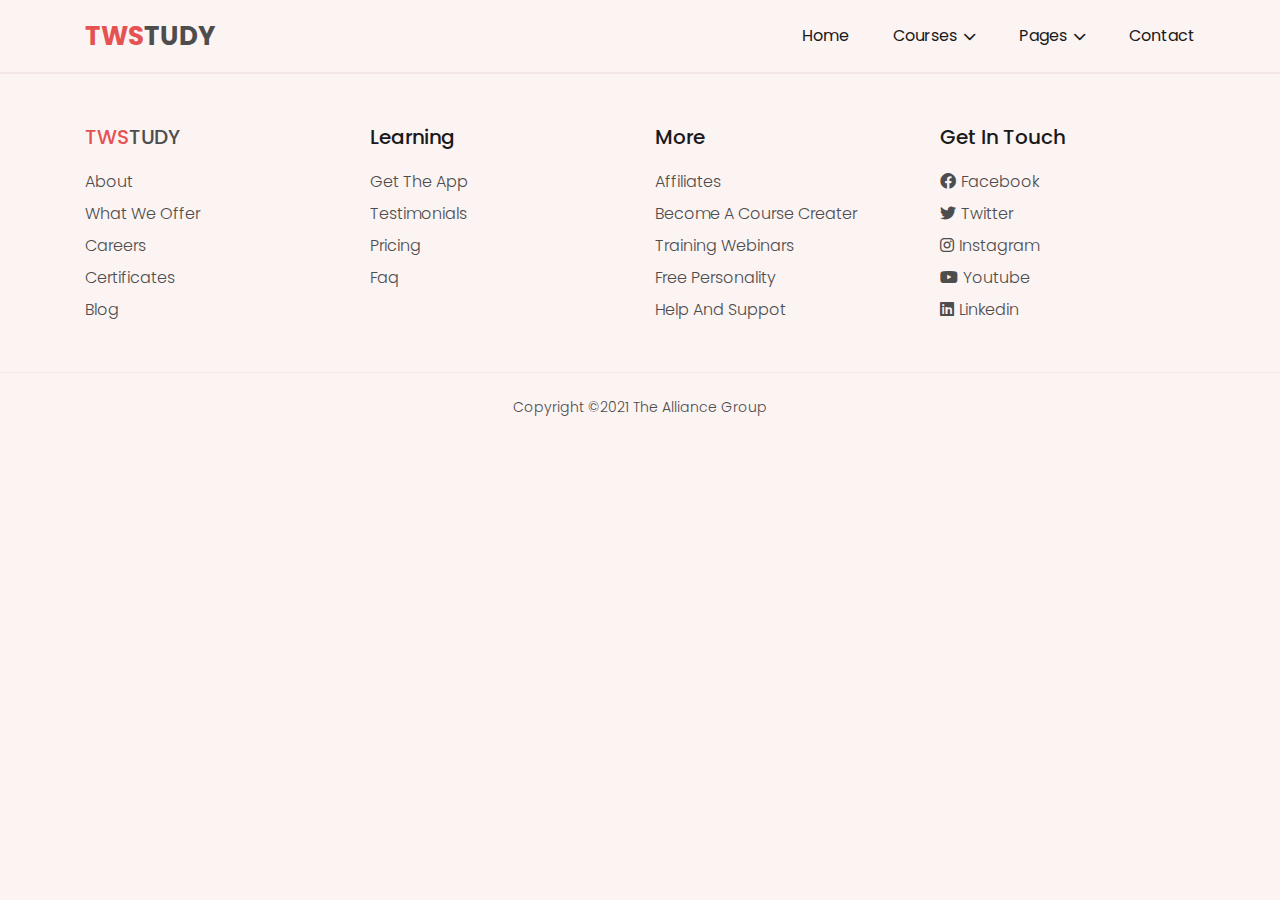
==== course-details.html @ 77749482 "multiple pages website" ====
<!DOCTYPE html>
<html lang="en">
<head>
    <meta charset="UTF-8">
    <meta http-equiv="X-UA-Compatible" content="IE=edge">
    <meta name="viewport" content="width=device-width, initial-scale=1.0">
    <link rel="stylesheet" href="https://cdnjs.cloudflare.com/ajax/libs/font-awesome/6.0.0/css/all.min.css"
        integrity="sha512-9usAa10IRO0HhonpyAIVpjrylPvoDwiPUiKdWk5t3PyolY1cOd4DSE0Ga+ri4AuTroPR5aQvXU9xC6qOPnzFeg=="
        crossorigin="anonymous" referrerpolicy="no-referrer" />
    <link rel="stylesheet" href="css/bootstrap.min.css">
    <link rel="stylesheet" href="css/style.css">
    <link rel="stylesheet" class="js-color-style" href="css/colors/color-1.css">
    <title>Courses Details</title>
</head>

<body>

    <div class="main-wrapper">

        <header class="header">
            <div class="container">
                <div class="header-main d-flex justify-content-between align-items-center">
                    <div class="header-logo">
                        <a href="index.html"> <span>Tws</span>tudy</a>
                    </div>

                    <button type="button" class="header-hamburger-btn js-header-menu-toggler">
                        <span></span>
                    </button>

                    <div class="header-backdrop js-header-backdrop"></div>
                    <nav class="header-menu js-header-menu">
                        <button type="button" class="header-close-btn js-header-menu-toggler">
                            <i class="fa-solid fa-times"></i>
                        </button>
                        <ul class="menu">
                            <li class="menu-item"><a href="index.html">Home</a></li>
                            <li class="menu-item menu-item-has-children">
                                <a href="#" class="js-toggle-sub-menu">Courses <i
                                        class="fa-solid fa-chevron-down"></i></a>
                                <ul class="sub-menu js-sub-menu">
                                    <li class="sub-menu-item"><a href="courses.html">Courses</a></li>
                                    <li class="sub-menu-item"><a href="course-details.html">Course Details</a></li>
                                </ul>
                            </li>
                            <li class="menu-item menu-item-has-children">
                                <a href="#" class="js-toggle-sub-menu">Pages <i
                                        class="fa-solid fa-chevron-down"></i></a>
                                <ul class="sub-menu js-sub menu">
                                    <li class="sub-menu-item"><a href="log-in.html">Log In</a></li>
                                    <li class="sub-menu-item"><a href="sign-up.html">Sign Up</a></li>
                                </ul>
                            </li>
                            <li class="menu-item"><a href="contact.html">Contact</a></li>
                        </ul>
                    </nav>
                </div>
            </div>
        </header>

        <footer class="footer">
            <div class="footer-top">
                <div class="container">
                    <div class="row">

                        <div class="col-sm-6 col-lg-3">
                            <div class="footer-item">
                                <h3 class="footer-logo"><span>tws</span>tudy</h3>
                                <ul>
                                    <li><a href="#">about</a></li>
                                    <li><a href="#">what we offer</a></li>
                                    <li><a href="#">careers</a></li>
                                    <li><a href="#">certificates</a></li>
                                    <li><a href="#">blog</a></li>
                                </ul>
                            </div>
                        </div>

                        <div class="col-sm-6 col-lg-3">
                            <div class="footer-item">
                                <h3>learning</h3>
                                <ul>
                                    <li><a href="#">get the app</a></li>
                                    <li><a href="#">testimonials</a></li>
                                    <li><a href="#">pricing</a></li>
                                    <li><a href="#">faq</a></li>
                                </ul>
                            </div>
                        </div>

                        <div class="col-sm-6 col-lg-3">
                            <div class="footer-item">
                                <h3>more</h3>
                                <ul>
                                    <li><a href="#">affiliates</a></li>
                                    <li><a href="#">become a course creater</a></li>
                                    <li><a href="#">training webinars</a></li>
                                    <li><a href="#">free personality</a></li>
                                    <li><a href="#">help and suppot</a></li>
                                </ul>
                            </div>
                        </div>

                        <div class="col-sm-6 col-lg-3">
                            <div class="footer-item">
                                <h3>get in touch</h3>
                                <ul>
                                    <li><a href="#"><i class="fa-brands fa-facebook social-icon"></i>facebook</a></li>
                                    <li><a href="#"><i class="fa-brands fa-twitter social-icon"></i>twitter</a></li>
                                    <li><a href="#"><i class="fa-brands fa-instagram social-icon"></i>instagram</a></li>
                                    <li><a href="#"><i class="fa-brands fa-youtube social-icon"></i>youtube</a></li>
                                    <li><a href="#"><i class="fa-brands fa-linkedin social-icon"></i>linkedin</a></li>
                                </ul>
                            </div>
                        </div>

                    </div>
                </div>
            </div>

            <div class="footer-bottom">
                <div class="container">
                    <p class="m-0 py-4 text-center">Copyright &copy;2021 The Alliance Group</p>
                </div>
            </div>
        </footer>

    </div>

    <script src="js/bootstrap.bundle.min.js"></script>
    <script src="js/main.js"></script>
</body>

</html>
---- css/style.css ----
/* ---------------
    01. =google fonts
    -------------- */

@import url('https://fonts.googleapis.com/css2?family=Poppins:wght@300;400;500;600;700&display=swap');

/* ---------------
    02. =variables
    -------------- */

:root {
    --orange: hsl(36, 80%, 50%);
    --white: hsl(0, 0%, 100%);
    --WHITE: hsl(0, 0%, 100%);
    --BLACK: hsl(0, 0%, 0%);
    --black-90: hsl(0, 0%, 10%);
    --black-70: hsl(0, 0%, 30%);
    --black-alpha-40: hsla(0, 0%, 0%, .4);
    --yellow-light: hsl(44, 95%, 83%);
    --green-light: hsl(158, 68%, 75%);
    --red-light: hsl(0, 84%, 80%);
    --orange-light: hsl(22, 85%, 80%);
    --select-box-bg-color: hsl(0, 0%, 100%);
    --border-color-1: hsl(0, 0%, 90%);
}

/* -------------
    04. =base 
    ------------ */

body {
    background-color: var(--body-bg-color);
    font-family: 'Poppins', sans-serif;
    font-size: 16px;
    font-weight: 300;
    color: var(--black-70);
    min-height: 100vh;
    overflow-x: hidden;
}

a {
    color: var(--main-color);
    text-decoration: none;
}

a:hover {
    color: var(--main-color);
}

img {
    max-width: 100%;
}

ul {
    list-style: none;
    margin: 0;
    padding: 0;
}

h1, h2, h3, h4, h5, h6 {
    color: var(--black-90);
    line-height: 1.3;
}

h3 {
    font-size: 20px;
}

::selection {
    color: var(--WHITE);
    background-color: var(--main-color);
}

/* -----------------------------
    05. =box
-------------------------------- */

.box {
    background-color: var(--white);
    border-radius: 5px;
    box-shadow: var(--shadow);
    padding: 30px;
}

/* -------------
    06. =customized bootstrap classes
    ------------ */

.container {
    --bs-gutter-x: 15px;
    max-width: 1140px;
}

.row {
    --bs-gutter-x: 30px;
}

/* ------------------
    07. =animation keyframes
    ----------------- */

@keyframes spin {
    0% {
        transform: rotate(0deg);
    }

    100% {
        transform: rotate(360deg);
    }
}

/* -------------------
    08. =section - padding, title
    ------------------ */

.section-padding {
    padding: 60px 0;
}

.section-title {
    margin-bottom: 40px;
}

.section-title .title {
    font-size: 20px;
    color: var(--main-color);
    text-transform: capitalize;
}

.section-title .sub-title {
    font-size: 35px;
    font-weight: 600;
    color: var(--black-90);
}

/* --------------
    09. =buttons
    ------------- */

.btn-theme {
    background-color: var(--main-color);
    color: var(--WHITE);
    font-size: 16px;
    text-transform: capitalize;
    font-weight: 500;
    padding: 8px 20px;
    transition: all .3s ease;
}

.btn-theme:hover {
    color: var(--WHITE);
    background-color: var(--button-hover-color);
}

.btn-theme:focus {
    box-shadow: 0 0 8px var(--main-color);
}

/* ------------
    11. =circular img
    ----------- */

.circular-img {
    max-width: 360px;
    margin: auto;
    position: relative;
    z-index: 1;
}

.circular-img-inner {
    text-align: center;
    border-radius: 0 0 180px 180px;
    overflow: hidden;
}

.circular-img-circle {
    height: 360px;
    width: 360px;
    position: absolute;
    left: 0;
    bottom: 0;
    border-radius: 50%;
}

.circular-img img {
    position: relative;
    z-index: 1;
}

/* --------------------
    14. =pagination
----------------------- */

.page-item.disabled .page-link,
.page-link {
    border: none;
    background-color: transparent;
    color: var(--black-70);
}

.page-item.active .page-link {
    background-color: var(--main-color);
}

.page-link:hover {
    background-color: var(--main-color);
    color: var(--WHITE);
}

/* ---------------------
    15. =breadcrumb
------------------------ */

.breadcrumb-nav {
    padding: 10px 0;
}

.breadcrumb-nav .breadcrumb-item {
    font-size: 14px;
    text-transform: capitalize;
}

.breadcrumb-nav .breadcrumb-item + .breadcrumb-item::before,
.breadcrumb-nav .breadcrumb-item.active {
    color: var(--black-70);
}

/* ---------------------
    16. =tabs
------------------------ */

.nav-tabs .nav-link {
    background-color: var(--white);
    text-transform: capitalize;
    border-color: var(--border-color-2);
    padding: 5px 12px;
    margin: 0 5px 10px;
    border-radius: 5px;
    color: var(--black-70);
    font-size: 16px;
}

.nav-tabs .nav-link:hover {
    border-color: var(--border-color-2);
}

.nav-tabs .nav-link.active {
    background-color: var(--main-color);
    border-color: transparent;
    color: var(--WHITE);
}

/* ---------
    19. =header
    ----------- */
.header {
    border-bottom: 1px solid var(--border-color-2);
}

.header-logo a{
    font-size: 26px;
    text-transform: uppercase;
    font-weight: 700;
    color: var(--black-70);
}

.header-logo span {
    color: var(--main-color);
}

.header .menu-item {
    display: inline-block;
    margin-left: 40px;
    position: relative;
}

.header .menu-item > a {
    display: block;
    padding: 24px 0;
    font-weight: 400;
    color: var(--black-90);
    text-transform: capitalize;
    transition: color .3s ease;
}

.header .sub-menu-item a:hover,
.header .menu-item:hover > a {
    color: var(--main-color);
}

.header .menu-item > a i {
    font-size: 13px;
    margin-left: 3px;
    pointer-events: none;
}

.header .sub-menu {
    position: absolute;
    top: 100%;
    background-color: var(--white);
    left: 0;
    width: 210px;
    padding: 10px 0;
    border-radius: 5px;
    box-shadow: var(--shadow);
    transition: all .3s ease;
    z-index: 2;
    visibility: hidden;
    opacity: 0;
    transform: translateY(10px);
}

@media (min-width: 992px) {
    .header .menu-item:hover > .sub-menu {
        visibility: visible;
        opacity: 1;
        transform: translateY(0);
    }
}

.header .sub-menu-item a {
    display: block;
    padding: 10px 20px;
    color: var(--black-90);
    text-transform: capitalize;
    font-weight: 400;
    transition: color .3s ease;
}

.header-backdrop,
.header-close-btn,
.header-hamburger-btn {
    display: none;
}

/* ---------------------
    20. =footer
------------------------ */

.footer-top {
    padding: 50px 0 20px;
    border-top: 1px solid var(--border-color-2);
}

.footer-item {
    margin: 0 0 30px;
}

.footer-item h3 {
    text-transform: capitalize;
    margin: 0 0 20px;
}

.footer-item .footer-logo {
    color: var(--black-70);
    text-transform: uppercase;
}

.footer-item .footer-logo span {
    color: var(--main-color);
}

.footer-item ul li:not(:last-child) {
    margin-bottom: 8px;
}

.footer-item ul a {
    text-transform: capitalize;
    color: var(--black-70);
    transition: color .3s ease;
    position: relative;
}

.footer-item ul a:hover {
    color: var(--main-color);
}

.footer-item ul a::before {
    content: '';
    position: absolute;
    left: 0;
    bottom: 0;
    width: 0%;
    height: 1px;
    background-color: var(--main-color);
    transition: width .3s ease;
}

.footer-item ul a:hover::before {
    width: 100%;
}

.footer-item ul a .social-icon {
    margin-right: 5px;
}

.footer-bottom {
    border-top: 1px solid var(--border-color-2);
}

.footer-bottom p {
    font-size: 14px;
}
/* --------------------------
    21. =banner section
----------------------------- */

.banner-section {
    padding: 80px 0;
    min-height: 680px;
}

.banner-text h2 {
    font-size: 20px;
    color: var(--main-color);
}

.banner-text h1 {
    font-size: 45px;
    font-weight: 700;
}

.banner-section .circular-img-circle {
    background-color: var(--red-light);
}

/* ----------------------------
    22. =fun facts section
------------------------------- */

.fun-facts-item {
    padding: 15px 0;
}

.fun-facts-item h2 {
    font-weight: 700;
    font-size: 30px;
    text-transform: uppercase;
}

.fun-facts-item p {
    margin: 0;
    text-transform: uppercase;
}

.fun-facts-item .style-1 {
    color: var(--black-70);
}

.fun-facts-item .style-2 {
    color: var(--green-light);
}

.fun-facts-item .style-3 {
    color: var(--red-light);
}

.fun-facts-item .style-4 {
    color: var(--orange-light);
}

/* -------------------
    23. =courses section
    ------------------ */

.courses-item {
    margin-bottom: 30px;
    position: relative;
}

.courses-item .img-box img {
    width: 100%;
    border-radius: 5px;
}

.courses-item .link {
    display: inline-block;
    color: var(--black-70);
}

.courses-item .title {
    text-transform: capitalize;
    margin: 15px 0;
    transition: color .3s ease;
}

.courses-item:hover .title {
    color: var(--main-color);
}

.courses-item .instructor {
    text-transform: capitalize;
    margin: 0 0 12px;
}

.courses-item .instructor img {
    width: 30px;
    border-radius: 50%;
    margin-right: 5px;
}

.courses-item .rating {
    font-size: 14px;
}

.courses-item .average-rating {
    font-weight: 600;
    color: var(--orange);
}

.courses-item .average-stars i {
    color: var(--orange);
}

.courses-item .price {
    position: absolute;
    right: 15px;
    top: 15px;
    background-color: var(--main-color);
    color: var(--WHITE);
    font-weight: 600;
    padding: 4px 8px;
    border-radius: 4px;
}

/* ------------------
    24. =testimonials section
    ----------------- */

.testimonials-section .img-box{
    height: 150px;
    width: 150px;
    background-color: var(--red-light);
    margin: 30px auto 50px;
}

.testimonials-section .img-box::before,
.testimonials-section .img-box::after {
    content: '';
    position: absolute;
    border-radius: 50%;
    border: 1px solid var(--red-light);
    animation: spin 15s linear infinite;
}

.testimonials-section .img-box::before {
    height: 180px;
    width: 180px;
    left: -15px;
    top: -15px;
    border-left: 1px solid transparent;
}

.testimonials-section .img-box::after {
    height: 210px;
    width: 210px;
    left: -30px;
    top: -30px;
    border-right: 1px solid transparent;
}

.testimonials-item h3 {
    text-transform: capitalize;
}

.testimonials-item .text-2 {
    margin: 0;
    text-transform: capitalize;
}

.testimonials-section .carousel-control-prev,
.testimonials-section .carousel-control-next {
    position: relative;
    height: 35px;
    width: 35px;
    background-color: var(--main-color);
    display: inline-block;
    border-radius: 50%;
    margin: 0 4px;
}

.testimonials-section .decoration-circles-item {
    position: absolute;
    border-radius: 50%;
    opacity: .4;
}

.testimonials-section .decoration-circles-item:nth-child(1) {
    left: 10%;
    top: 20%;
    height: 30px;
    width: 30px;
    background-color: var(--yellow-light);
}

.testimonials-section .decoration-circles-item:nth-child(2) {
    left: 40%;
    top: 40%;
    height: 50px;
    width: 50px;
    background-color: var(--green-light);
}

.testimonials-section .decoration-circles-item:nth-child(3) {
    left: 70%;
    top: 70%;
    height: 30px;
    width: 30px;
    background-color: var(--red-light);
}

.testimonials-section .decoration-circles-item:nth-child(4) {
    left: 20%;
    top: 50%;
    height: 20px;
    width: 20px;
    background-color: var(--red-light);
}

.testimonials-section .decoration-imgs-item {
    position: absolute;
    border-radius: 50%;
    opacity: .4;
}

.testimonials-section .decoration-imgs-item:nth-child(1) {
    height: 60px;
    width: 60px;
    left: 20%;
    top: 30%;
    background-color: var(--yellow-light);
}

.testimonials-section .decoration-imgs-item:nth-child(2) {
    height: 80px;
    width: 80px;
    left: 90%;
    top: 40%;
    background-color: var(--red-light);
}

.testimonials-section .decoration-imgs-item:nth-child(3) {
    height: 40px;
    width: 40px;
    left: 10%;
    top: 60%;
    background-color: var(--green-light);
}

/* -----------------------
    25. =bai section 
--------------------------*/

.bai-section .circular-img-circle {
    background-color: var(--yellow-light);
}
---- css/colors/color-1.css ----
:root {
    --hue-value-1: 0;
    --hue-value-2: 230;
    --main-color: hsl(var(--hue-value-1), 74%, 61%);
    --button-hover-color: hsl(var(--hue-value-1), 57%, 53%);
    --body-bg-color: hsl(var(--hue-value-1), 63%, 97%);
    --border-color-2: hsl(var(--hue-value-1), 40%, 93%);
    --shadow: 0 0 10px hsl(var(--hue-value-1), 40%, 90%);
    --body-gradient-bg-color-1: hsla(var(--hue-value-1), 100%, 50%, .2);
    --body-gradient-bg-color-2: hsla(var(--hue-value-2), 100%, 50%, .2);
    --decoration-bg-color-1: hsl(var(--hue-value-1), 100%, 70%);
    --decoration-bg-color-2: hsl(var(--hue-value-2), 100%, 70%);

}
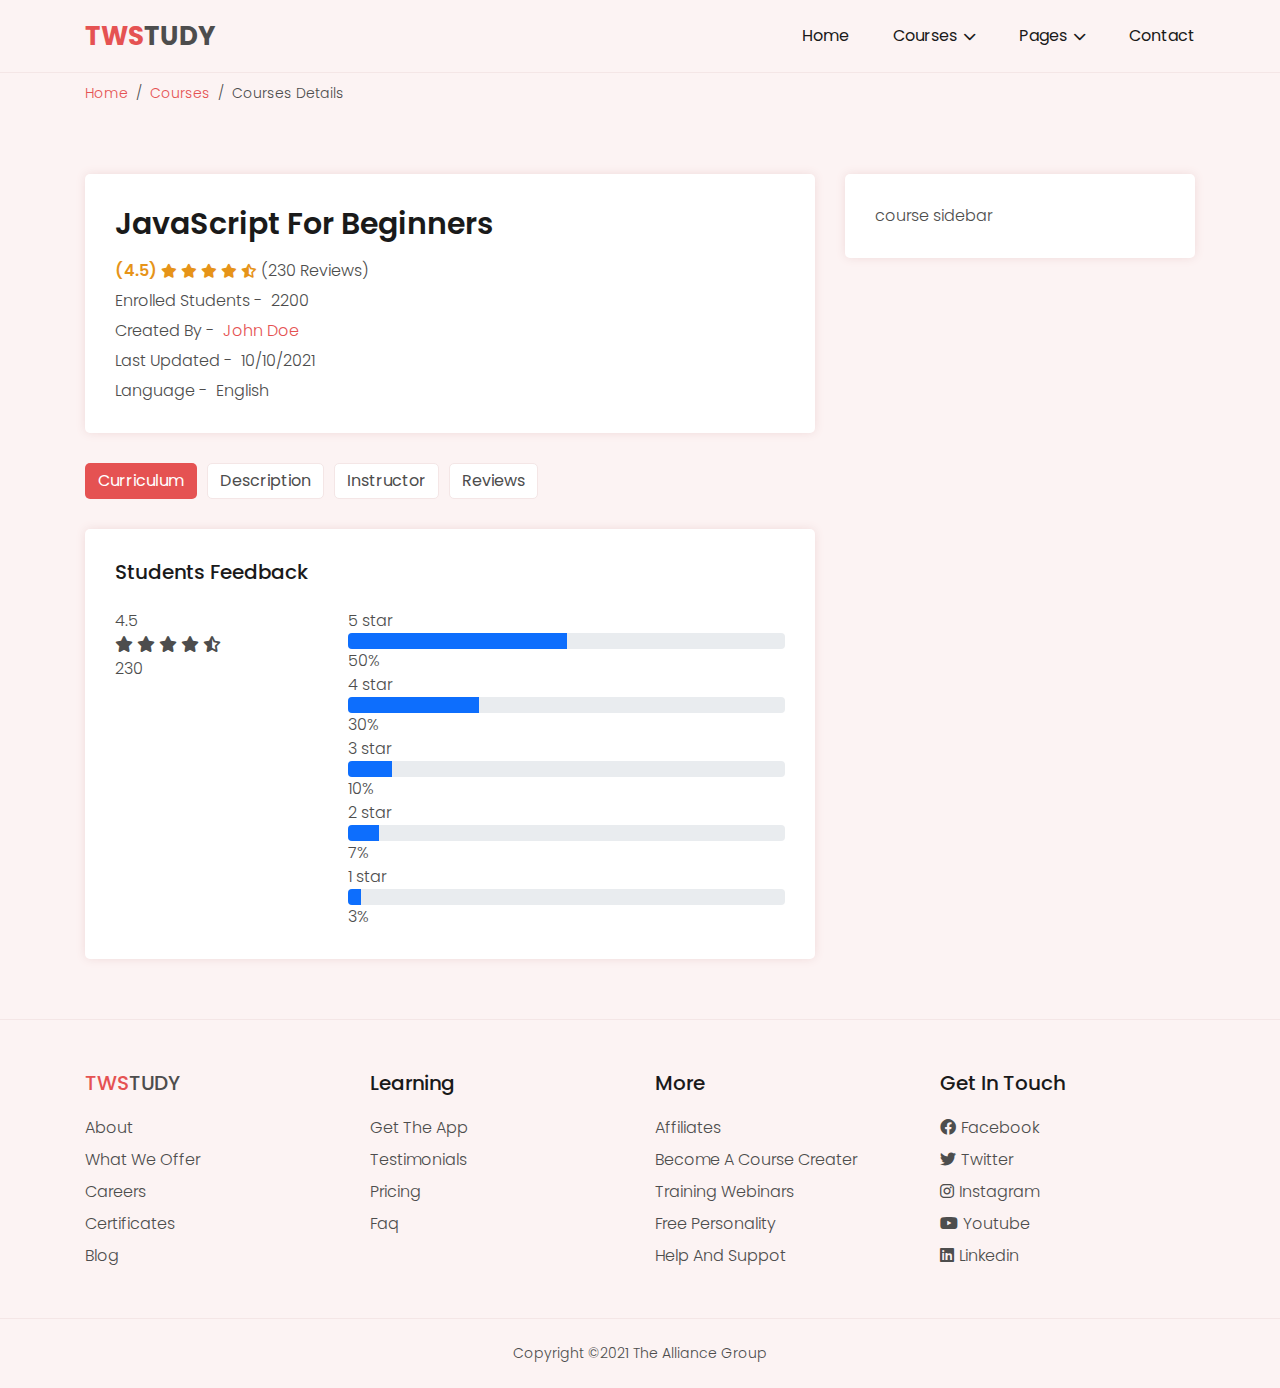
==== commit ef6a80bf: "first update" ====
--- a/course-details.html
+++ b/course-details.html
@@ -1,5 +1,6 @@
 <!DOCTYPE html>
 <html lang="en">
+
 <head>
     <meta charset="UTF-8">
     <meta http-equiv="X-UA-Compatible" content="IE=edge">
@@ -58,6 +59,368 @@
             </div>
         </header>
 
+        <div class="breadcrumb-nav">
+            <div class="container">
+                <nav aria-label="breadcrumb">
+                    <ol class="breadcrumb m-0">
+                        <li class="breadcrumb-item"><a href="index.html">Home</a></li>
+                        <li class="breadcrumb-item"><a href="courses.html">courses</a></li>
+                        <li class="breadcrumb-item active" aria-current="page">Courses details</li>
+                    </ol>
+                </nav>
+            </div>
+        </div>
+
+        <section class="course-details section-padding">
+            <div class="container">
+                <div class="row">
+                    <div class="col-lg-8">
+                        <div class="course-header box">
+                            <h2 class="text-capitalize">javaScript for beginners</h2>
+
+                            <div class="rating">
+                                <span class="average-rating">(4.5)</span>
+                                <span class="average-stars">
+                                    <i class="fa-solid fa-star"></i>
+                                    <i class="fa-solid fa-star"></i>
+                                    <i class="fa-solid fa-star"></i>
+                                    <i class="fa-solid fa-star"></i>
+                                    <i class="fa-solid fa-star-half-alt"></i>
+                                </span>
+                                <span class="reviews">(230 Reviews)</span>
+                            </div>
+
+                            <ul>
+                                <li>enrolled students - <span>2200</span></li>
+                                <li>created by - <span><a href="#">john doe</a></span></li>
+                                <li>last updated - <span></span>10/10/2021</li>
+                                <li>language - <span>english</span></li>
+                            </ul>
+                        </div>
+
+                        <nav class="course-tabs">
+                            <div class="nav nav-tabs border-0" id="nav-tab" role="tablist">
+
+                                <button class="nav-link active" id="course-curriculum-tab" data-bs-toggle="tab"
+                                    data-bs-target="#course-curriculum" type="button" role="tab"
+                                    aria-controls="course-curriculum" aria-selected="true">curriculum</button>
+
+                                <button class="nav-link" id="course-description-tab" data-bs-toggle="tab"
+                                    data-bs-target="#course-description" type="button" role="tab"
+                                    aria-controls="course-description" aria-selected="false">description</button>
+
+                                <button class="nav-link" id="course-instructor-tab" data-bs-toggle="tab"
+                                    data-bs-target="#course-instructor" type="button" role="tab"
+                                    aria-controls="course-instructor" aria-selected="false">instructor</button>
+
+                                <button class="nav-link" id="course-reviews-tab" data-bs-toggle="tab"
+                                    data-bs-target="#course-reviews" type="button" role="tab"
+                                    aria-controls="course-reviews" aria-selected="false">reviews</button>
+
+                            </div>
+                        </nav>
+
+                        <div class="tab-content" id="nav-tabContent">
+                            <div class="tab-pane fade" id="course-curriculum" role="tabpanel"
+                                aria-labelledby="course-curriculum-tab">
+
+                                <div class="course-curriculum box">
+                                    <h3 class="text-capitalize mb-4">course curriculum</h3>
+
+                                    <div class="accordion" id="accordion">
+
+                                        <div class="accordion-item">
+                                            <h2 class="accordion-header" id="heading-1">
+                                                <button class="accordion-button" type="button" data-bs-toggle="collapse"
+                                                    data-bs-target="#collapse-1" aria-expanded="true"
+                                                    aria-controls="collapse-1">
+
+                                                    Language basics <span>2 lessons | 20min</span>
+                                                </button>
+                                            </h2>
+                                            <div id="collapse-1" class="accordion-collapse collapse show"
+                                                aria-labelledby="heading-1" data-bs-parent="#accordion">
+                                                <div class="accordion-body">
+                                                    <ul>
+                                                        <li>
+                                                            <i class="fa-solid fa-play-circle"></i>
+                                                            Lexical structure
+                                                            <span>06:00</span>
+                                                        </li>
+                                                        <li>
+                                                            <i class="fa-solid fa-play-circle"></i>
+                                                            Values
+                                                            <span>06:00</span>
+                                                        </li>
+                                                        <li>
+                                                            <i class="fa-solid fa-play-circle"></i>
+                                                            Types
+                                                            <span>06:00</span>
+                                                        </li>
+                                                        <li>
+                                                            <i class="fa-solid fa-play-circle"></i>
+                                                            Variables
+                                                            <span>06:00</span>
+                                                        </li>
+                                                    </ul>
+                                                </div>
+                                            </div>
+                                        </div>
+
+                                        <div class="accordion-item">
+                                            <h2 class="accordion-header" id="heading-2">
+                                                <button class="accordion-button collapsed" type="button"
+                                                    data-bs-toggle="collapse" data-bs-target="#collapse-2"
+                                                    aria-expanded="false" aria-controls="collapse-2">
+
+                                                    Types <span>2 lessons | 20min</span>
+                                                </button>
+                                            </h2>
+                                            <div id="collapse-2" class="accordion-collapse collapse"
+                                                aria-labelledby="heading-2" data-bs-parent="#accordion">
+                                                <div class="accordion-body">
+                                                    <ul>
+                                                        <li>
+                                                            <i class="fa-solid fa-play-circle"></i>
+                                                            Strings
+                                                            <span>06:00</span>
+                                                        </li>
+                                                        <li>
+                                                            <i class="fa-solid fa-play-circle"></i>
+                                                            Boolens
+                                                            <span>06:00</span>
+                                                        </li>
+                                                        <li>
+                                                            <i class="fa-solid fa-play-circle"></i>
+                                                            Null and undefined
+                                                            <span>06:00</span>
+                                                        </li>
+                                                    </ul>
+                                                </div>
+                                            </div>
+                                        </div>
+
+                                        <div class="accordion-item">
+                                            <h3 class="accordion-header" id="heading-3">
+                                                <button class="accordion-button collapsed" type="button"
+                                                    data-bs-toggle="collapse" data-bs-target="#collapse-3"
+                                                    aria-expanded="false" aria-controls="collapse-3">
+
+                                                    Control structure <span>2 lessons | 20min</span>
+                                                </button>
+                                            </h3>
+                                            <div id="collapse-3" class="accordion-collapse collapse"
+                                                aria-labelledby="heading-3" data-bs-parent="#accordion">
+                                                <div class="accordion-body">
+                                                    <ul>
+                                                        <li>
+                                                            <i class="fa-solid fa-play-circle"></i>
+                                                            If / Else
+                                                            <span>06:00</span>
+                                                        </li>
+                                                        <li>
+                                                            <i class="fa-solid fa-play-circle"></i>
+                                                            Switch
+                                                            <span>06:00</span>
+                                                        </li>
+                                                        <li>
+                                                            <i class="fa-solid fa-play-circle"></i>
+                                                            Loops
+                                                            <span>06:00</span>
+                                                        </li>
+                                                    </ul>
+                                                </div>
+                                            </div>
+                                        </div>
+
+                                        <div class="accordion-item">
+                                            <h4 class="accordion-header" id="heading-4">
+                                                <button class="accordion-button collapsed" type="button"
+                                                    data-bs-toggle="collapse" data-bs-target="#collapse-4"
+                                                    aria-expanded="false" aria-controls="collapse-4">
+
+                                                    Function <span>2 lessons | 20min</span>
+                                                </button>
+                                            </h4>
+                                            <div id="collapse-4" class="accordion-collapse collapse"
+                                                aria-labelledby="heading-4" data-bs-parent="#accordion">
+                                                <div class="accordion-body">
+                                                    <ul>
+                                                        <li>
+                                                            <i class="fa-solid fa-play-circle"></i>
+                                                            Arrow function
+                                                            <span>06:00</span>
+                                                        </li>
+                                                        <li>
+                                                            <i class="fa-solid fa-play-circle"></i>
+                                                            Parameters
+                                                            <span>06:00</span>
+                                                        </li>
+                                                        <li>
+                                                            <i class="fa-solid fa-play-circle"></i>
+                                                            Return value
+                                                            <span>06:00</span>
+                                                        </li>
+                                                        <li>
+                                                            <i class="fa-solid fa-play-circle"></i>
+                                                            Recursion
+                                                            <span>06:00</span>
+                                                        </li>
+                                                    </ul>
+                                                </div>
+                                            </div>
+                                        </div>
+
+                                    </div>
+                                </div>
+                            </div>
+
+                            <div class="tab-pane fade" id="course-description" role="tabpanel"
+                                aria-labelledby="course-description-tab">
+                                <div class="course-description box">
+                                    <h3 class="text-capitalize mb-4">description</h3>
+                                    <p>Lorem ipsum dolor sit, amet consectetur adipisicing elit. Ullam ex voluptates
+                                        consectetur facilis eveniet obcaecati, facere laborum praesentium! Voluptates
+                                        dolorem minus quas consequatur? Iure molestiae maiores suscipit voluptatem
+                                        possimus? Voluptatibus.</p>
+                                    <h4>For who is this course designed ?</h4>
+
+                                    <p>Lorem ipsum dolor sit, amet consectetur adipisicing elit. Dicta maxime architecto
+                                        porro quibusdam aspernatur esse recusandae harum similique nesciunt numquam
+                                        fugiat minus voluptate perferendis, saepe itaque nostrum nemo odio tenetur?</p>
+                                    <h4>Why should you take this course ?</h4>
+                                    <p>Lorem, ipsum dolor sit amet consectetur adipisicing elit. Maiores, dolorem? Dicta
+                                        dignissimos architecto id exercitationem maxime iusto voluptatibus omnis
+                                        sapiente totam dolor ducimus magnam voluptate excepturi, amet, illum eaque cum?
+                                    </p>
+                                </div>
+                            </div>
+
+                            <div class="tab-pane fade" id="course-instructor" role="tabpanel"
+                                aria-labelledby="course-instructor-tab">
+                                <div class="course-instructor box">
+                                    <h3 class="mb-3 text-capitalize">instructor</h3>
+                                    <div class="instructor-details">
+                                        <div class="details-wrap d-flex align-items-center flex-wrap">
+
+                                            <div class="left-box me-4">
+                                                <div class="img-box">
+                                                    <img src="img/instructor/1.png" class="rounded-circle" alt="instructor img">
+                                                </div>
+                                            </div>
+
+                                            <div class="right-box">
+                                                <h4>john doe <span>(web developer)</span></h4>
+
+                                                <ul>
+                                                    <li><i class="fa-solid fa-star"></i>4.5 rating</li>
+                                                    <li><i class="fa-solid fa-play-circle"></i>10 courses</li>
+                                                    <li><i class="fa-solid fa-certificate"></i>3000 Reviews</li>
+                                                </ul>
+                                            </div>
+                                        </div>
+
+                                        <div class="text">
+                                            <p class="mb-0">Lorem ipsum dolor sit amet consectetur adipisicing elit. At aspernatur et
+                                                iusto quibusdam ex fugit porro unde totam magnam obcaecati excepturi
+                                                beatae animi tempora enim, velit harum voluptatem odit suscipit.
+                                                Lorem ipsum dolor sit amet consectetur, adipisicing elit. Placeat hic
+                                                recusandae reprehenderit iure ipsum ut totam a eveniet tenetur adipisci,
+                                                repudiandae error sint in perferendis veritatis atque reiciendis ea
+                                                voluptatum!
+                                            </p>
+                                        </div>
+                                    </div>
+                                </div>
+                            </div>
+
+                            <div class="tab-pane fade show active" id="course-reviews" role="tabpanel" aria-labelledby="course-reviews-tab">
+                                <div class="course-reviews box">
+                                    <div class="rating-summary">
+                                        <h3 class="mb-4 text-capitalize">students feedback</h3>
+                                        
+                                        <div class="row">
+                                            <div class="col-md-4">
+                                                <div class="rating-box">
+                                                    <div class="average-rating">4.5</div>
+                                                    <div class="average-stars">
+                                                        <i class="fa-solid fa-star"></i>
+                                                        <i class="fa-solid fa-star"></i>
+                                                        <i class="fa-solid fa-star"></i>
+                                                        <i class="fa-solid fa-star"></i>
+                                                        <i class="fa-solid fa-star-half-alt"></i>
+                                                    </div>
+
+                                                    <div class="reviews">230</div>
+                                                </div>
+                                            </div>
+
+                                            <div class="col-md-8">
+                                                <div class="rating-bars">
+                                                    
+                                                    <div class="rating-bars-item">
+                                                        <div class="star-text">5 star</div>
+
+                                                        <div class="progress">
+                                                            <div class="progress-bar" style="width: 50%;"></div>
+                                                        </div>
+                                                        <div class="percent">50%</div>
+                                                    </div>
+
+                                                    <div class="rating-bars-item">
+                                                        <div class="star-text">4 star</div>
+
+                                                        <div class="progress">
+                                                            <div class="progress-bar" style="width: 30%;"></div>
+                                                        </div>
+                                                        <div class="percent">30%</div>
+                                                    </div>
+
+                                                    <div class="rating-bars-item">
+                                                        <div class="star-text">3 star</div>
+
+                                                        <div class="progress">
+                                                            <div class="progress-bar" style="width: 10%;"></div>
+                                                        </div>
+                                                        <div class="percent">10%</div>
+                                                    </div>
+
+                                                    <div class="rating-bars-item">
+                                                        <div class="star-text">2 star</div>
+
+                                                        <div class="progress">
+                                                            <div class="progress-bar" style="width: 7%;"></div>
+                                                        </div>
+                                                        <div class="percent">7%</div>
+                                                    </div>
+
+                                                    <div class="rating-bars-item">
+                                                        <div class="star-text">1 star</div>
+
+                                                        <div class="progress">
+                                                            <div class="progress-bar" style="width: 3%;"></div>
+                                                        </div>
+                                                        <div class="percent">3%</div>
+                                                    </div>
+                                                </div>
+                                            </div>
+                                        </div>
+                                    </div>
+                                </div>
+                            </div>
+
+                        </div>
+                    </div>
+
+                    <div class="col-lg-4">
+                        <div class="course-sidebar box">
+                            course sidebar
+                        </div>
+                    </div>
+                </div>
+            </div>
+        </section>
+
         <footer class="footer">
             <div class="footer-top">
                 <div class="container">
--- a/css/style.css
+++ b/css/style.css
@@ -653,4 +653,157 @@
 
 .bai-section .circular-img-circle {
     background-color: var(--yellow-light);
+}
+
+/* ------------------------
+    24. =course details section
+---------------------------- */
+
+/* course header */
+
+.course-header h2 {
+    font-size: 30px;
+    margin: 0 0 15px; 
+    font-weight: 600;
+}
+
+.course-header .average-rating {
+    font-weight: 600;
+    color: var(--orange);
+}
+
+.course-header .average-stars i {
+    font-size: 14px;
+    color: var(--orange);
+}
+
+.course-header .rating span {
+    vertical-align: middle;
+}
+
+.course-header ul li {
+    margin: 6px 0 0;
+    text-transform: capitalize;
+}
+
+.course-header ul li span {
+    margin-left: 5px;
+}
+
+/* course tabs */
+
+.course-tabs {
+    margin: 30px 0 20px;
+}
+
+.course-tabs .nav-link {
+    margin: 0 10px 10px 0;
+}
+
+/* course curriculum */
+
+.course-curriculum .accordion-item {
+    border-color: var(--border-color-1);
+    background-color: transparent;
+}
+
+.course-curriculum .accordion-button span {
+    position: absolute;
+    right: 17px;
+    font-size: 14px;
+}
+
+.course-curriculum .accordion-button::after {
+    content: "\f077";
+    font-family: 'Font Awesome 5 Free';
+    font-weight: 900;
+    background-image: none;
+    position: absolute;
+    left: 17px;
+    top: 50%;
+    transform: translateY(-50%);
+    height: auto;
+    width: auto;
+    line-height: 1;
+}
+
+.course-curriculum .accordion-button {
+    background-color: transparent;
+    color: var(--black-90);
+    font-weight: 300;
+    flex-wrap: wrap;
+    padding-left: 50px;
+    padding-right: 160px;
+    line-height: 1.5;
+}
+
+.course-curriculum .accordion-button:focus {
+    box-shadow: none;
+}
+
+.course-curriculum .accordion-button:not(.collapsed) span {
+    font-weight: 500;
+}
+
+.course-curriculum .accordion-button:not(.collapsed)::after {
+    transform: translateY(-50%) rotate(-180deg);
+}
+
+.course-curriculum .accordion-button:not(.collapsed) {
+    font-weight: 600;
+    border-bottom: 1px solid var(--border-color-1);
+    transition: none;
+    box-shadow: none;
+}
+
+.course-curriculum ul li {
+    position: relative;
+    padding: 0 50px 0 20px;
+}
+
+.course-curriculum ul li span {
+    position: absolute;
+    font-size: 14px;
+    right: 0;
+    top: 0;
+}
+
+.course-curriculum ul li i {
+    position: absolute;
+    left: 0;
+    top: 6px;
+    color: var(--black-70);
+    font-size: 12px;
+}
+
+/* course desciption */
+
+.course-description h4 {
+    font-size: 16px;
+}
+
+/* course instructor */
+
+.course-instructor .img-box img {
+    max-width: 128px;
+    margin-bottom: 15px;
+}
+
+.course-instructor h4 {
+    font-size: 16px;
+    text-transform: capitalize;
+    margin-bottom: 10px;
+}
+
+.course-instructor h4 span {
+    font-weight: 300;
+}
+
+.course-instructor ul li i {
+    color: var(--main-color);
+    margin-right: 5px;
+}
+
+.course-instructor ul li:not(:last-child) {
+    margin-bottom: 5px;
 }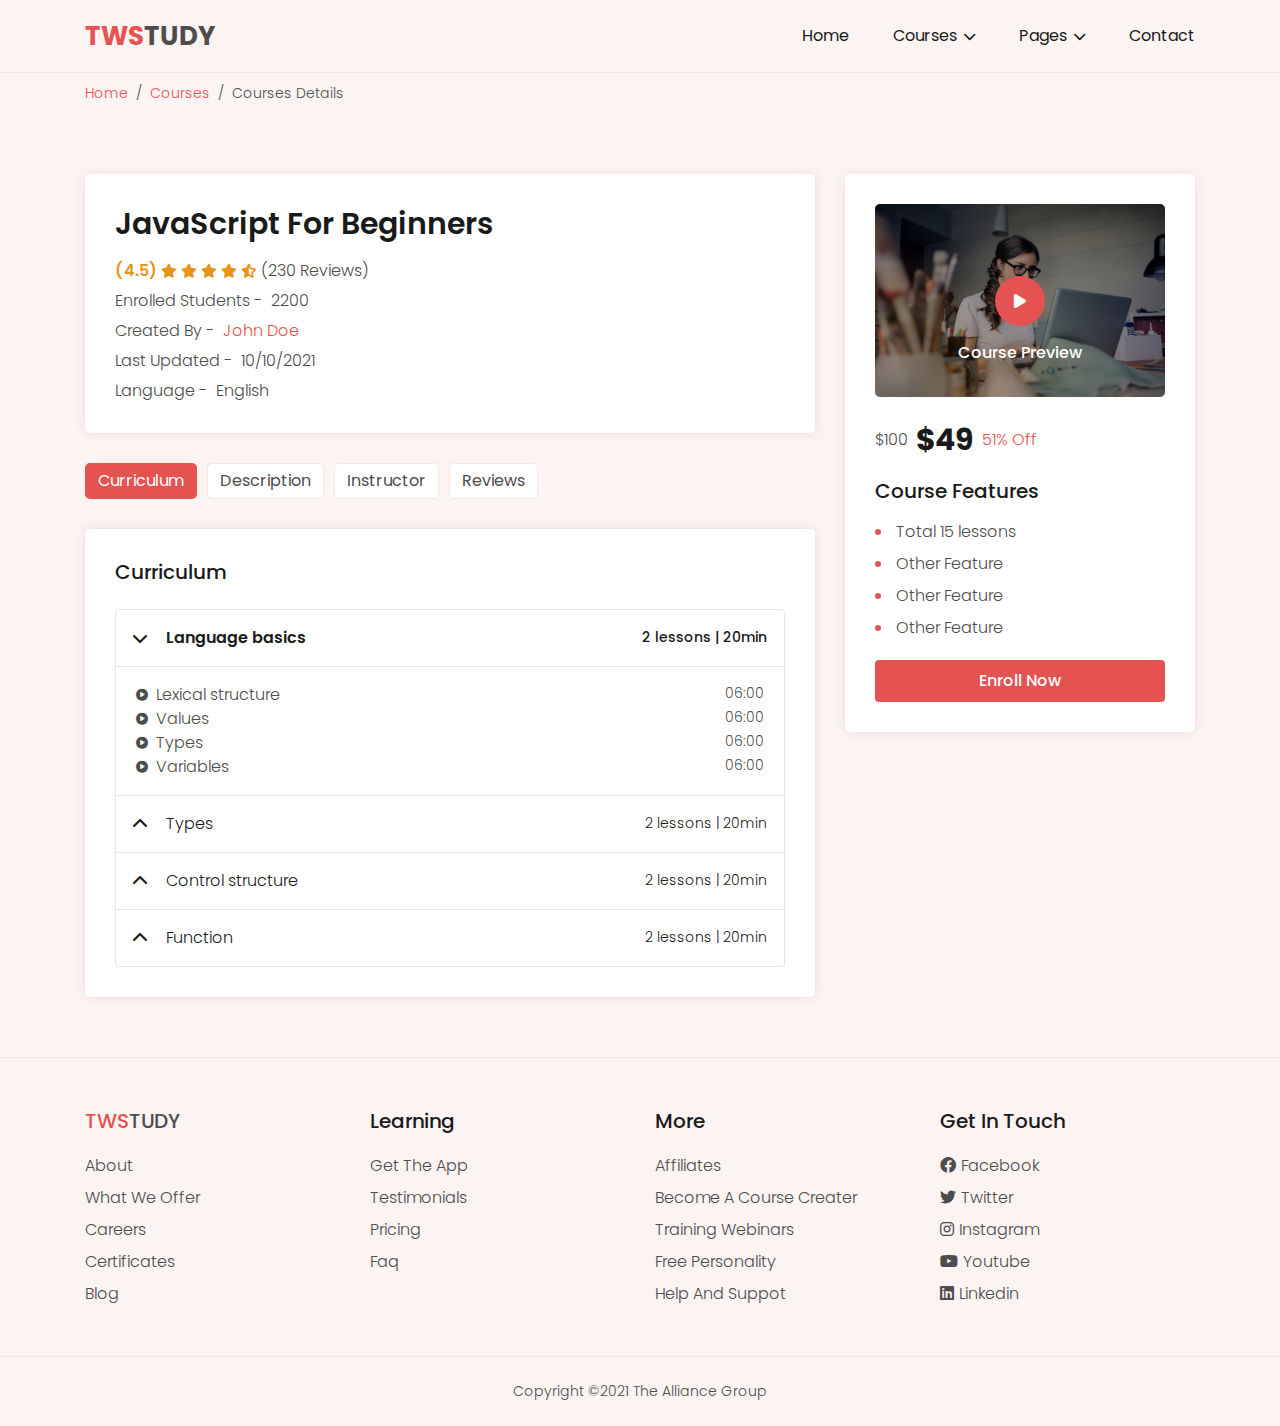
==== commit 308e8736: "add new details" ====
--- a/course-details.html
+++ b/course-details.html
@@ -121,11 +121,11 @@
                         </nav>
 
                         <div class="tab-content" id="nav-tabContent">
-                            <div class="tab-pane fade" id="course-curriculum" role="tabpanel"
+                            <div class="tab-pane fade show active" id="course-curriculum" role="tabpanel"
                                 aria-labelledby="course-curriculum-tab">
 
                                 <div class="course-curriculum box">
-                                    <h3 class="text-capitalize mb-4">course curriculum</h3>
+                                    <h3 class="text-capitalize mb-4">curriculum</h3>
 
                                     <div class="accordion" id="accordion">
 
@@ -305,7 +305,8 @@
 
                                             <div class="left-box me-4">
                                                 <div class="img-box">
-                                                    <img src="img/instructor/1.png" class="rounded-circle" alt="instructor img">
+                                                    <img src="img/instructor/1.png" class="rounded-circle"
+                                                        alt="instructor img">
                                                 </div>
                                             </div>
 
@@ -321,7 +322,8 @@
                                         </div>
 
                                         <div class="text">
-                                            <p class="mb-0">Lorem ipsum dolor sit amet consectetur adipisicing elit. At aspernatur et
+                                            <p class="mb-0">Lorem ipsum dolor sit amet consectetur adipisicing elit. At
+                                                aspernatur et
                                                 iusto quibusdam ex fugit porro unde totam magnam obcaecati excepturi
                                                 beatae animi tempora enim, velit harum voluptatem odit suscipit.
                                                 Lorem ipsum dolor sit amet consectetur, adipisicing elit. Placeat hic
@@ -334,13 +336,15 @@
                                 </div>
                             </div>
 
-                            <div class="tab-pane fade show active" id="course-reviews" role="tabpanel" aria-labelledby="course-reviews-tab">
+                            <div class="tab-pane fade" id="course-reviews" role="tabpanel"
+                                aria-labelledby="course-reviews-tab">
                                 <div class="course-reviews box">
                                     <div class="rating-summary">
                                         <h3 class="mb-4 text-capitalize">students feedback</h3>
-                                        
+
                                         <div class="row">
-                                            <div class="col-md-4">
+                                            <div
+                                                class="col-md-4 d-flex align-items-center justify-content-center text-center">
                                                 <div class="rating-box">
                                                     <div class="average-rating">4.5</div>
                                                     <div class="average-stars">
@@ -351,13 +355,13 @@
                                                         <i class="fa-solid fa-star-half-alt"></i>
                                                     </div>
 
-                                                    <div class="reviews">230</div>
+                                                    <div class="reviews">230 Reviews</div>
                                                 </div>
                                             </div>
 
                                             <div class="col-md-8">
                                                 <div class="rating-bars">
-                                                    
+
                                                     <div class="rating-bars-item">
                                                         <div class="star-text">5 star</div>
 
@@ -402,10 +406,85 @@
                                                         </div>
                                                         <div class="percent">3%</div>
                                                     </div>
+
                                                 </div>
                                             </div>
                                         </div>
                                     </div>
+
+                                    <div class="reviews-filter">
+                                        <h3 class="mb-4 text-capitalize">reviews</h3>
+
+                                        <form>
+                                            <div class="form-group">
+                                                <i class="fa-solid fa-chevron-down select-icon"></i>
+                                                <select class="form-control">
+                                                    <option value="">All Reviews</option>
+                                                    <option value="1">1 Star</option>
+                                                    <option value="2">2 Star</option>
+                                                    <option value="3">3 Star</option>
+                                                    <option value="4">4 Star</option>
+                                                    <option value="5">5 Star</option>
+                                                </select>
+                                            </div>
+                                        </form>
+                                    </div>
+
+                                    <div class="reviews-list">
+
+                                        <div class="reviews-item">
+                                            <div class="img-box">
+                                                <img src="img/review/1.png" alt="review img">
+                                            </div>
+
+                                            <h4>john doe</h4>
+                                            <div class="stars-rating">
+                                                <i class="fa-solid fa-star"></i>
+                                                <i class="fa-solid fa-star"></i>
+                                                <i class="fa-solid fa-star"></i>
+                                                <i class="fa-solid fa-star"></i>
+                                                <i class="fa-solid fa-star"></i>
+                                                <span class="date">1 week ago</span>
+                                            </div>
+                                            <p>Great work. I learnt lot of things about javaScript in this course</p>
+                                        </div>
+
+                                        <div class="reviews-item">
+                                            <div class="img-box">
+                                                <img src="img/review/1.png" alt="review img">
+                                            </div>
+
+                                            <h4>john doe</h4>
+                                            <div class="stars-rating">
+                                                <i class="fa-solid fa-star"></i>
+                                                <i class="fa-solid fa-star"></i>
+                                                <i class="fa-solid fa-star"></i>
+                                                <i class="fa-solid fa-star"></i>
+                                                <i class="fa-solid fa-star"></i>
+                                                <span class="date">1 week ago</span>
+                                            </div>
+                                            <p>Great work. I learnt lot of things about javaScript in this course</p>
+                                        </div>
+
+                                        <div class="reviews-item">
+                                            <div class="img-box">
+                                                <img src="img/review/1.png" alt="review img">
+                                            </div>
+
+                                            <h4>john doe</h4>
+                                            <div class="stars-rating">
+                                                <i class="fa-solid fa-star"></i>
+                                                <i class="fa-solid fa-star"></i>
+                                                <i class="fa-solid fa-star"></i>
+                                                <i class="fa-solid fa-star"></i>
+                                                <i class="fa-solid fa-star"></i>
+                                                <span class="date">1 week ago</span>
+                                            </div>
+                                            <p>Great work. I learnt lot of things about javaScript in this course</p>
+                                        </div>
+                                    </div>
+
+                                    <button type="button" class="btn btn-theme">more reviews</button>
                                 </div>
                             </div>
 
@@ -414,7 +493,33 @@
 
                     <div class="col-lg-4">
                         <div class="course-sidebar box">
-                            course sidebar
+                            <div class="img-box position-relative" data-bs-toggle="modal" data-bs-target="#video-modal">
+                                <img src="img/courses/web-development/3.jpg" class="w-100" alt="course img">
+
+                                <div class="play-icon">
+                                    <i class="fa-solid fa-play"></i>
+                                </div>
+                                <p class="text-center">Course Preview</p>
+                            </div>
+
+                            <div class="price d-flex align-items-center mb-3">
+                                <span class="price-old">$100</span>
+                                <span class="price-new">$49</span>
+                                <span class="price-discount">51% Off</span>
+                            </div>
+
+                            <h3 class="mb-3">Course Features</h3>
+
+                            <ul class="features-list">
+                                <li>Total 15 lessons</li>
+                                <li>Other Feature</li>
+                                <li>Other Feature</li>
+                                <li>Other Feature</li>
+                            </ul>
+
+                            <div class="btn-wrap">
+                                <button type="button" class="btn btn-theme btn-block">enroll now</button>
+                            </div>
                         </div>
                     </div>
                 </div>
@@ -490,6 +595,24 @@
 
     </div>
 
+    <div class="modal fade video-modal js-course-preview-modal" id="video-modal" tabindex="-1" aria-labelledby="exampleModalLabel" aria-hidden="true">
+        <div class="modal-dialog modal-lg modal-dialog-centered">
+            <div class="modal-content">
+                <div class="modal-body p-0">
+                    <button type="button" class="btn-close" data-bs-dismiss="modal" aria-label="Close">
+                        <i class="fa-solid fa-times"></i>
+                    </button>
+
+                    <div class="ratio ratio-16x9">
+                        <video controls class="js-course-preview-video">
+                            <source src="video/course-preview.mp4" type="video/mp4">
+                        </video>
+                    </div>
+                </div>
+            </div>
+        </div>
+    </div>
+
     <script src="js/bootstrap.bundle.min.js"></script>
     <script src="js/main.js"></script>
 </body>
--- a/css/style.css
+++ b/css/style.css
@@ -156,6 +156,10 @@
     box-shadow: 0 0 8px var(--main-color);
 }
 
+.btn-block {
+    width: 100%;
+}
+
 /* ------------
     11. =circular img
     ----------- */
@@ -185,6 +189,65 @@
 .circular-img img {
     position: relative;
     z-index: 1;
+}
+
+/* -----------------------
+    12. =forms
+-------------------------- */
+
+.form-group {
+    margin-bottom: 25px;
+    position: relative;
+}
+
+.form-control {
+    height: 48px;
+    border-color: var(--border-color-1);
+    color: var(--black-90);
+    background-color: transparent;
+}
+
+.form-control:focus {
+    background-color: transparent;
+    border-color: var(--border-color-1);
+    color: var(--black-90);
+    box-shadow: none;
+}
+
+.select-icon {
+    position: absolute;
+    right: 15px;
+    top: 50%;
+    transform: translateY(-50%);
+    pointer-events: none;
+    font-size: 13px;
+}
+
+select.form-control:focus option {
+    background-color: var(--select-box-bg-color);
+}
+
+/* -------------------------
+    13. =video modal
+---------------------------- */
+
+.video-modal .btn-close {
+    height: 35px;
+    width: 35px;
+    background-image: none;
+    border-radius: 50%;
+    opacity: 1;
+    z-index: 1;
+    position: absolute;
+    top: -35px;
+    right: 0;
+    color: var(--WHITE);
+    font-size: 16px;
+    padding: 0;
+}
+
+.video-modal .modal-content {
+    border: 0;
 }
 
 /* --------------------
@@ -656,7 +719,7 @@
 }
 
 /* ------------------------
-    24. =course details section
+    26. =course details section
 ---------------------------- */
 
 /* course header */
@@ -806,4 +869,160 @@
 
 .course-instructor ul li:not(:last-child) {
     margin-bottom: 5px;
-}+}
+
+/* course reviews */
+
+.rating-summary .average-rating {
+    font-size: 40px;
+    font-weight: 700;
+    color: var(--black-90);
+}
+
+.rating-summary .average-stars {
+    color: var(--orange);
+}
+
+.rating-summary .rating-bars-item {
+    display: flex;
+    align-items: center;
+    margin-bottom: 8px;
+}
+
+.rating-summary .progress {
+    height: 8px;
+    background-color: var(--border-color-2);
+    width: calc(100% - 120px);
+    margin-right: 20px;
+    border-radius: none;
+}
+
+.rating-summary .progress-bar {
+    background-color: var(--main-color);
+}
+
+.rating-summary .star-text {
+    min-width: 60px;
+    color: var(--orange);
+}
+
+.reviews-filter {
+    margin: 0 0 35px;
+    width: 200px;   
+}
+
+.reviews-item {
+    position: relative;
+    margin-bottom: 30px;
+    padding-left: 65px;
+}
+
+.reviews-item .img-box {
+    max-width: 50px;
+    border-radius: 50%;
+    overflow: hidden;
+    position: absolute;
+    left: 0;
+    top: 0;
+}
+
+.reviews-item h4 {
+    font-size: 16px;
+    font-weight: 500;
+    text-transform: capitalize;
+    margin: 0 0 5px;
+    color: var(--black-90);
+}
+
+.reviews-item .stars-rating i {
+    color: var(--orange);
+    font-size: 14px;
+}
+
+.reviews-item .stars-rating .date {
+    margin-left: 5px;
+    font-size: 14px;
+    display: inline-block;
+}
+
+.reviews-item p {
+    margin: 5px 0 0;
+}
+
+/* course sidebar */ 
+
+.course-sidebar .img-box {
+    margin-bottom: 20px;
+    border-radius: 5px;
+    overflow: hidden;
+    cursor: pointer;
+}
+
+.course-sidebar .img-box::before {
+    content: '';
+    position: absolute;
+    left: 0;
+    top: 0;
+    height: 100%;
+    width: 100%;
+    background-color: var(--black-alpha-40);
+}
+
+.course-sidebar .img-box .play-icon {
+    position: absolute;
+    height: 50px;
+    width: 50px;
+    top: 50%;
+    left: 50%;
+    transform: translate(-50%, -50%);
+    background-color: var(--main-color);
+    font-size: 16px;
+    display: flex;
+    align-items: center;
+    justify-content: center;
+    border-radius: 50%;
+    color: var(--WHITE);
+}
+
+.course-sidebar .img-box p {
+    position: absolute;
+    color: var(--WHITE);
+    top: calc(50% + 40px);
+    font-weight: 500;
+    width: 100%;
+}
+
+.course-sidebar .price span {
+    margin-right: 8px;
+}
+
+.course-sidebar .price-new {
+    font-size: 30px;
+    font-weight: 700;
+    color: var(--black-90);
+}
+
+.course-sidebar .price-discount {
+    color: var(--main-color);
+}
+
+.course-sidebar .features-list {
+    margin: 0 0 20px;
+}
+
+.course-sidebar .features-list li {
+    position: relative;
+    padding-left: 21px;
+    margin-bottom: 8px;
+}
+
+.course-sidebar .features-list li::before {
+    content: '';
+    height: 6px;
+    width: 6px;
+    background-color: var(--main-color);
+    position: absolute;
+    left: 0;
+    top: 9px;
+    border-radius: 50%;
+}
